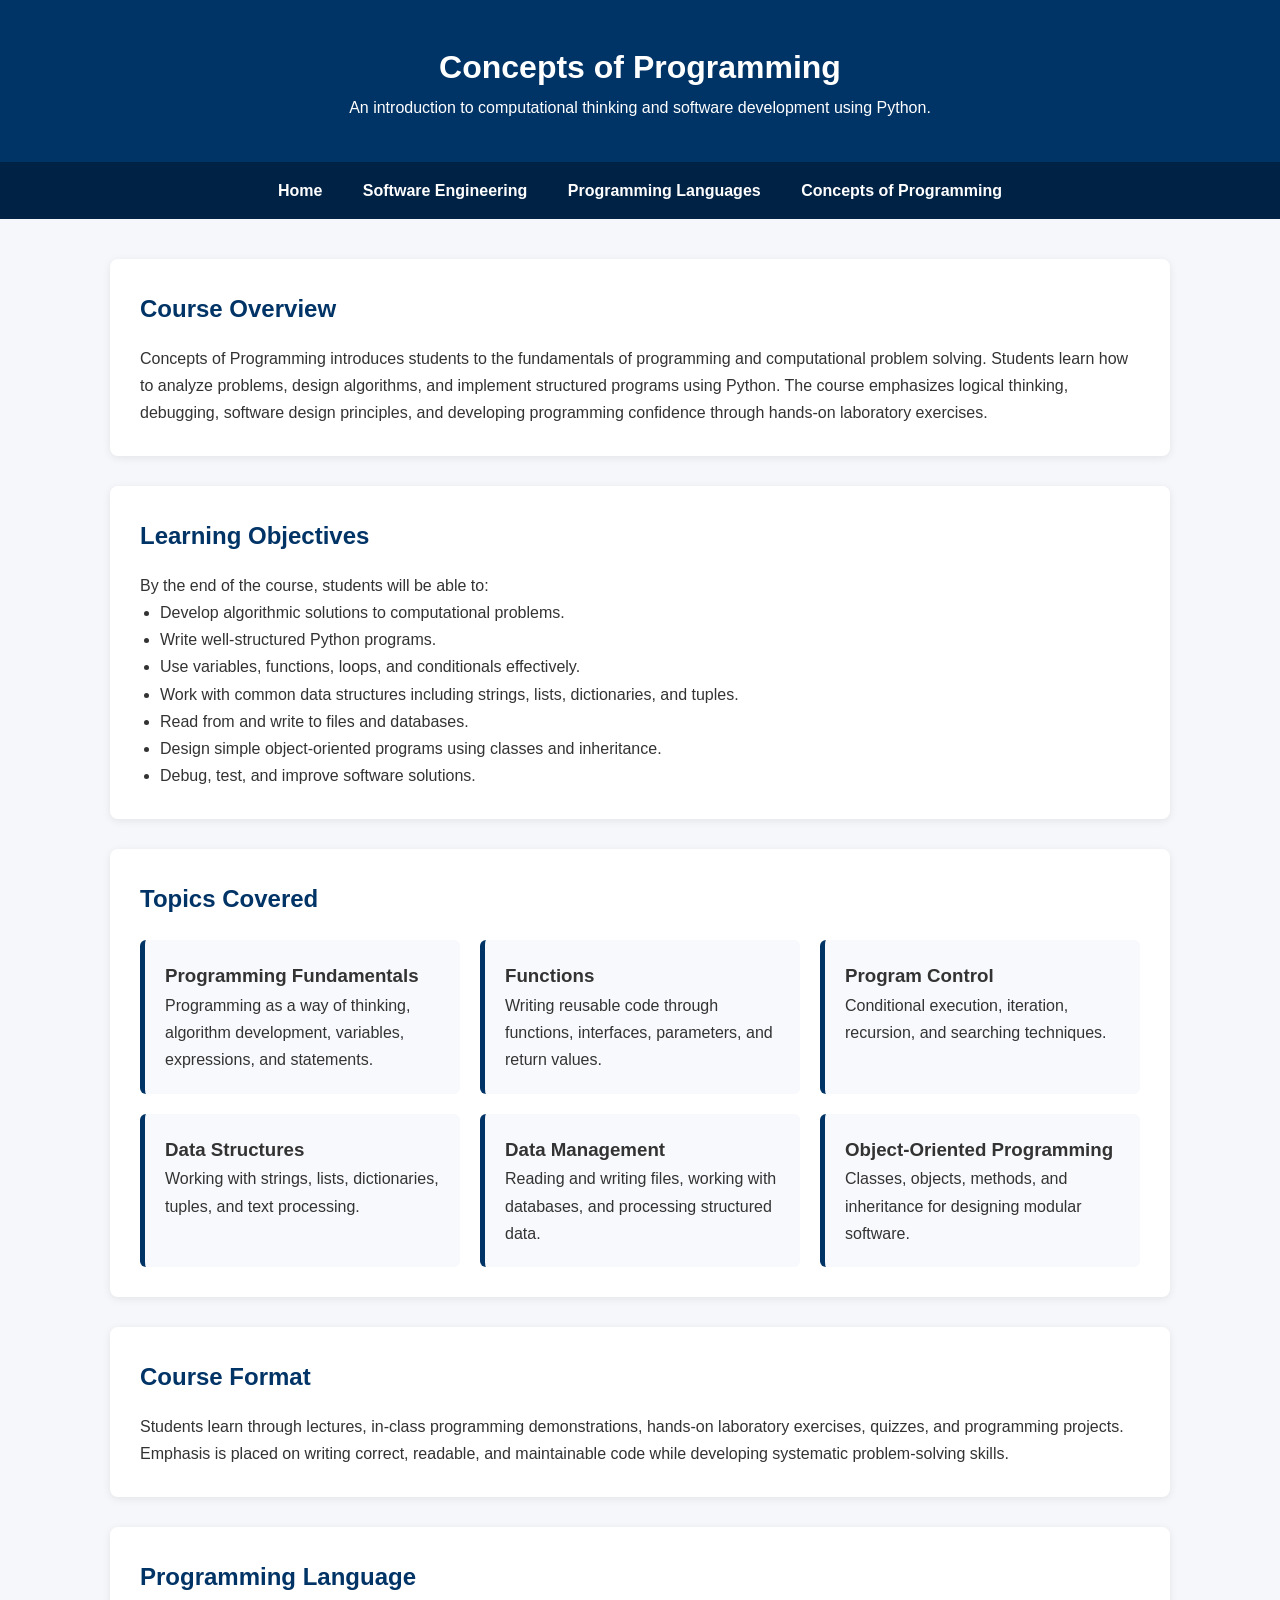
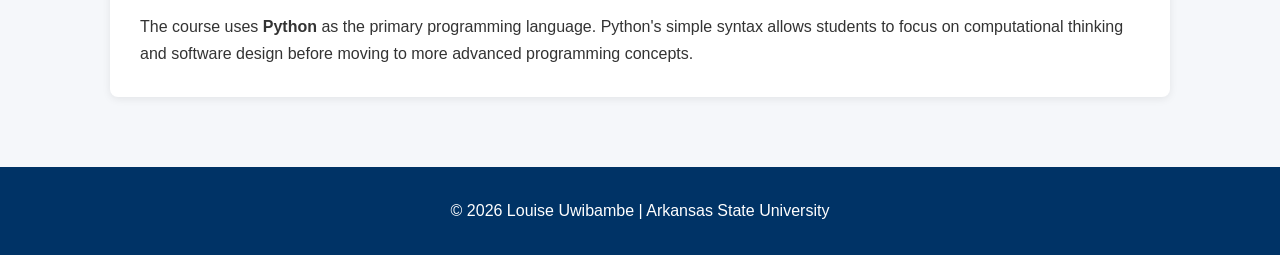
==== courses/concepts-of-programming.html @ 85bab872 "Create concepts-of-programming.html" ====
<!DOCTYPE html>
<html lang="en">
<head>
    <meta charset="UTF-8">
    <meta name="viewport" content="width=device-width, initial-scale=1.0">
    <title>Concepts of Programming | Louise Uwibambe</title>

    <style>
        * {
            margin: 0;
            padding: 0;
            box-sizing: border-box;
        }

        body {
            font-family: Arial, Helvetica, sans-serif;
            line-height: 1.7;
            color: #333;
            background: #f5f7fa;
        }

        header {
            background: #003366;
            color: white;
            padding: 40px 20px;
            text-align: center;
        }

        nav {
            background: #002244;
            padding: 15px;
            text-align: center;
        }

        nav a {
            color: white;
            text-decoration: none;
            margin: 0 18px;
            font-weight: bold;
        }

        nav a:hover {
            color: #ffd54f;
        }

        .container {
            max-width: 1100px;
            margin: auto;
            padding: 40px 20px;
        }

        section {
            background: white;
            margin-bottom: 30px;
            padding: 30px;
            border-radius: 8px;
            box-shadow: 0 2px 8px rgba(0,0,0,.08);
        }

        h2 {
            color: #003366;
            margin-bottom: 15px;
        }

        .topics {
            display: grid;
            grid-template-columns: repeat(auto-fit, minmax(280px,1fr));
            gap: 20px;
            margin-top: 20px;
        }

        .card {
            background: #f8f9fc;
            padding: 20px;
            border-left: 5px solid #003366;
            border-radius: 6px;
        }

        ul {
            margin-left: 20px;
        }

        footer {
            text-align: center;
            padding: 30px;
            background: #003366;
            color: white;
        }
    </style>
</head>

<body>

<header>
    <h1>Concepts of Programming</h1>
    <p>An introduction to computational thinking and software development using Python.</p>
</header>

<nav>
    <a href="../index.html">Home</a>
    <a href="software-engineering.html">Software Engineering</a>
    <a href="programming-languages.html">Programming Languages</a>
    <a href="concepts-of-programming.html">Concepts of Programming</a>
</nav>

<div class="container">

<section>
    <h2>Course Overview</h2>

    <p>
        Concepts of Programming introduces students to the fundamentals of
        programming and computational problem solving. Students learn how to
        analyze problems, design algorithms, and implement structured programs
        using Python. The course emphasizes logical thinking, debugging,
        software design principles, and developing programming confidence
        through hands-on laboratory exercises.
    </p>
</section>

<section>

<h2>Learning Objectives</h2>

<p>By the end of the course, students will be able to:</p>

<ul>
    <li>Develop algorithmic solutions to computational problems.</li>
    <li>Write well-structured Python programs.</li>
    <li>Use variables, functions, loops, and conditionals effectively.</li>
    <li>Work with common data structures including strings, lists, dictionaries, and tuples.</li>
    <li>Read from and write to files and databases.</li>
    <li>Design simple object-oriented programs using classes and inheritance.</li>
    <li>Debug, test, and improve software solutions.</li>
</ul>

</section>

<section>

<h2>Topics Covered</h2>

<div class="topics">

<div class="card">
<h3>Programming Fundamentals</h3>
<p>
Programming as a way of thinking, algorithm development,
variables, expressions, and statements.
</p>
</div>

<div class="card">
<h3>Functions</h3>
<p>
Writing reusable code through functions,
interfaces, parameters, and return values.
</p>
</div>

<div class="card">
<h3>Program Control</h3>
<p>
Conditional execution,
iteration, recursion,
and searching techniques.
</p>
</div>

<div class="card">
<h3>Data Structures</h3>
<p>
Working with strings,
lists,
dictionaries,
tuples,
and text processing.
</p>
</div>

<div class="card">
<h3>Data Management</h3>
<p>
Reading and writing files,
working with databases,
and processing structured data.
</p>
</div>

<div class="card">
<h3>Object-Oriented Programming</h3>
<p>
Classes,
objects,
methods,
and inheritance for designing modular software.
</p>
</div>

</div>

</section>

<section>

<h2>Course Format</h2>

<p>
Students learn through lectures, in-class programming demonstrations,
hands-on laboratory exercises, quizzes, and programming projects.
Emphasis is placed on writing correct, readable, and maintainable code while
developing systematic problem-solving skills.
</p>

</section>

<section>

<h2>Programming Language</h2>

<p>
The course uses <strong>Python</strong> as the primary programming language.
Python's simple syntax allows students to focus on computational thinking
and software design before moving to more advanced programming concepts.
</p>

</section>

</div>

<footer>

<p>
© 2026 Louise Uwibambe | Arkansas State University
</p>

</footer>

</body>
</html>
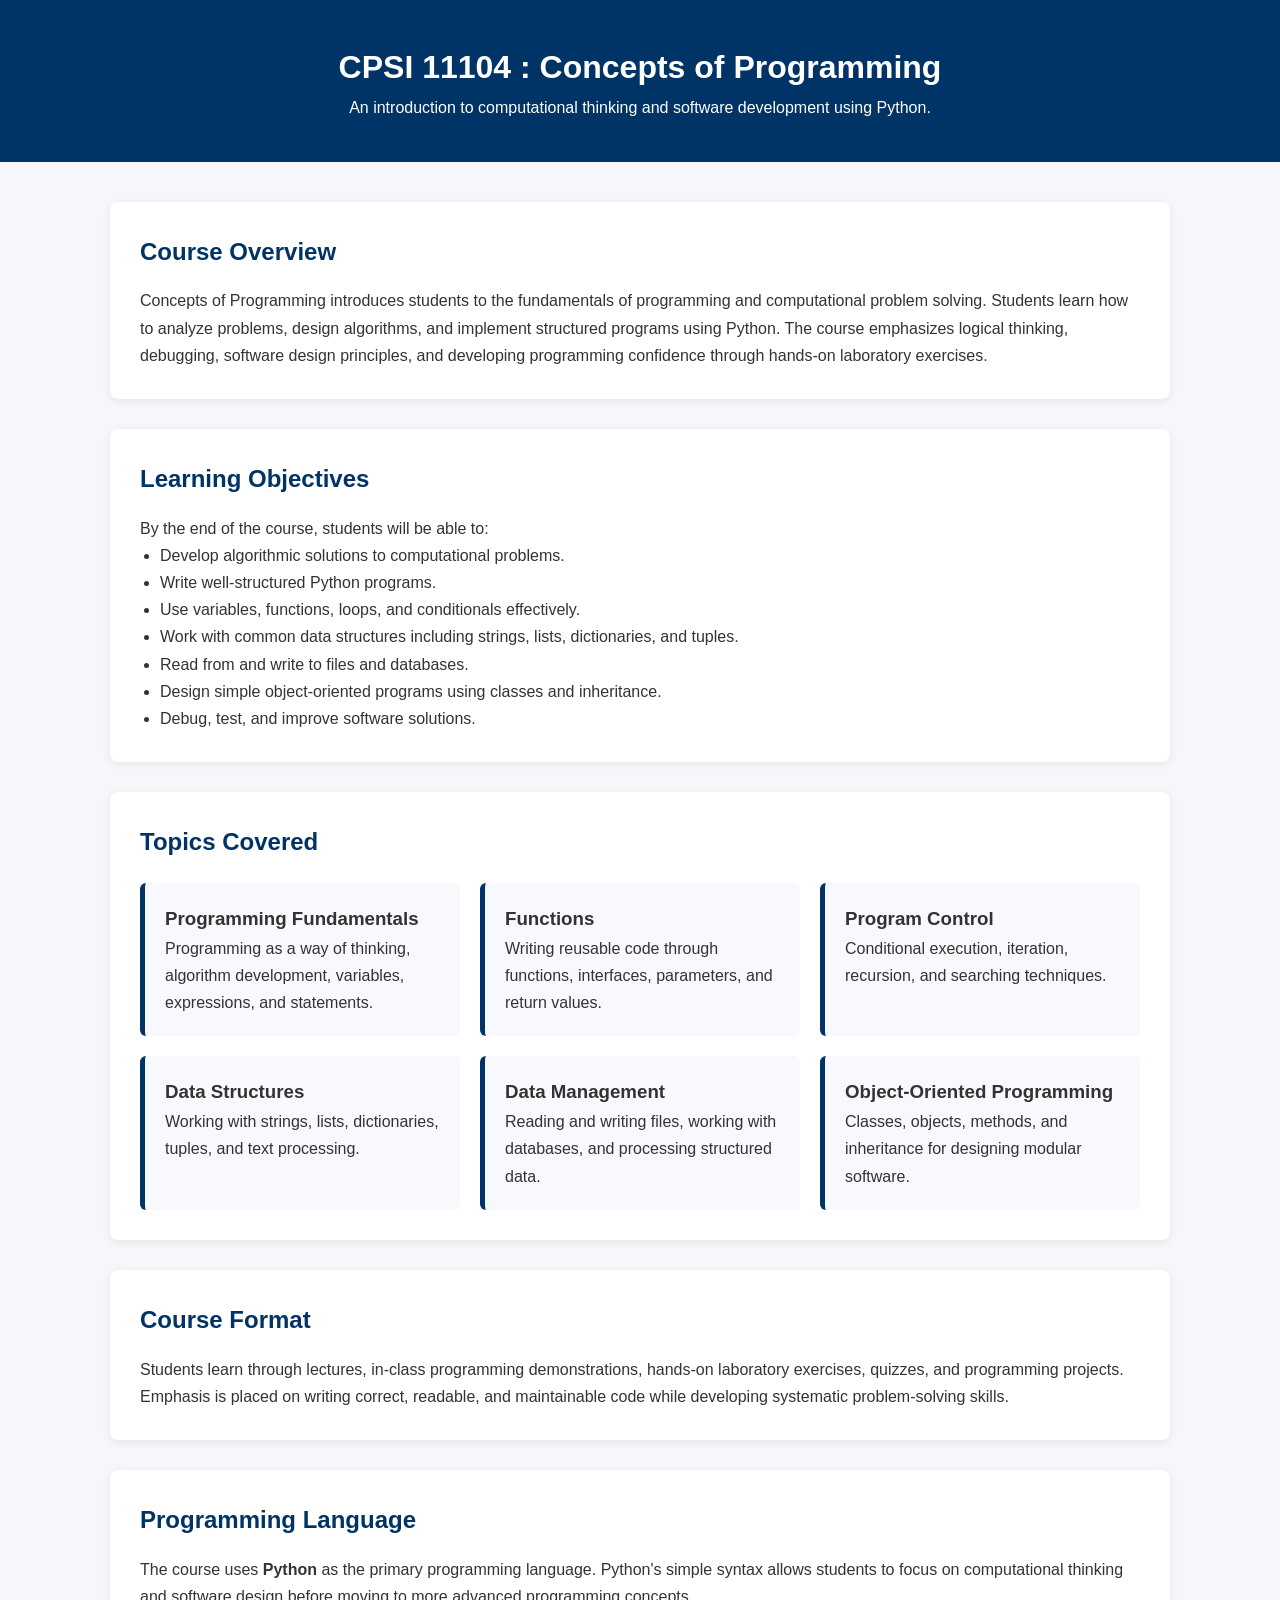
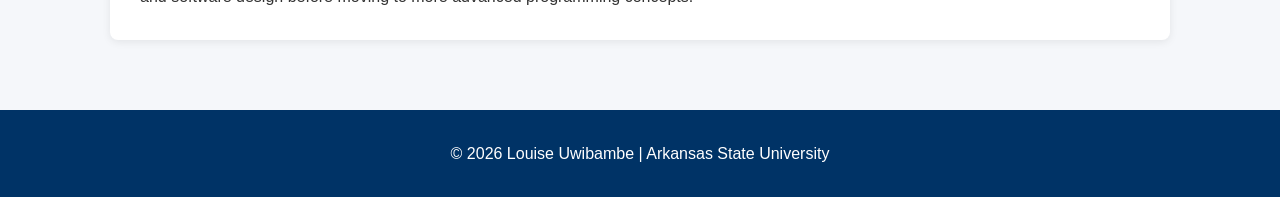
==== commit e0615058: "Update concepts-of-programming.html" ====
--- a/courses/concepts-of-programming.html
+++ b/courses/concepts-of-programming.html
@@ -92,16 +92,10 @@
 <body>
 
 <header>
-    <h1>Concepts of Programming</h1>
+    <h1>CPSI 11104 : Concepts of Programming</h1>
     <p>An introduction to computational thinking and software development using Python.</p>
 </header>
 
-<nav>
-    <a href="../index.html">Home</a>
-    <a href="software-engineering.html">Software Engineering</a>
-    <a href="programming-languages.html">Programming Languages</a>
-    <a href="concepts-of-programming.html">Concepts of Programming</a>
-</nav>
 
 <div class="container">
 
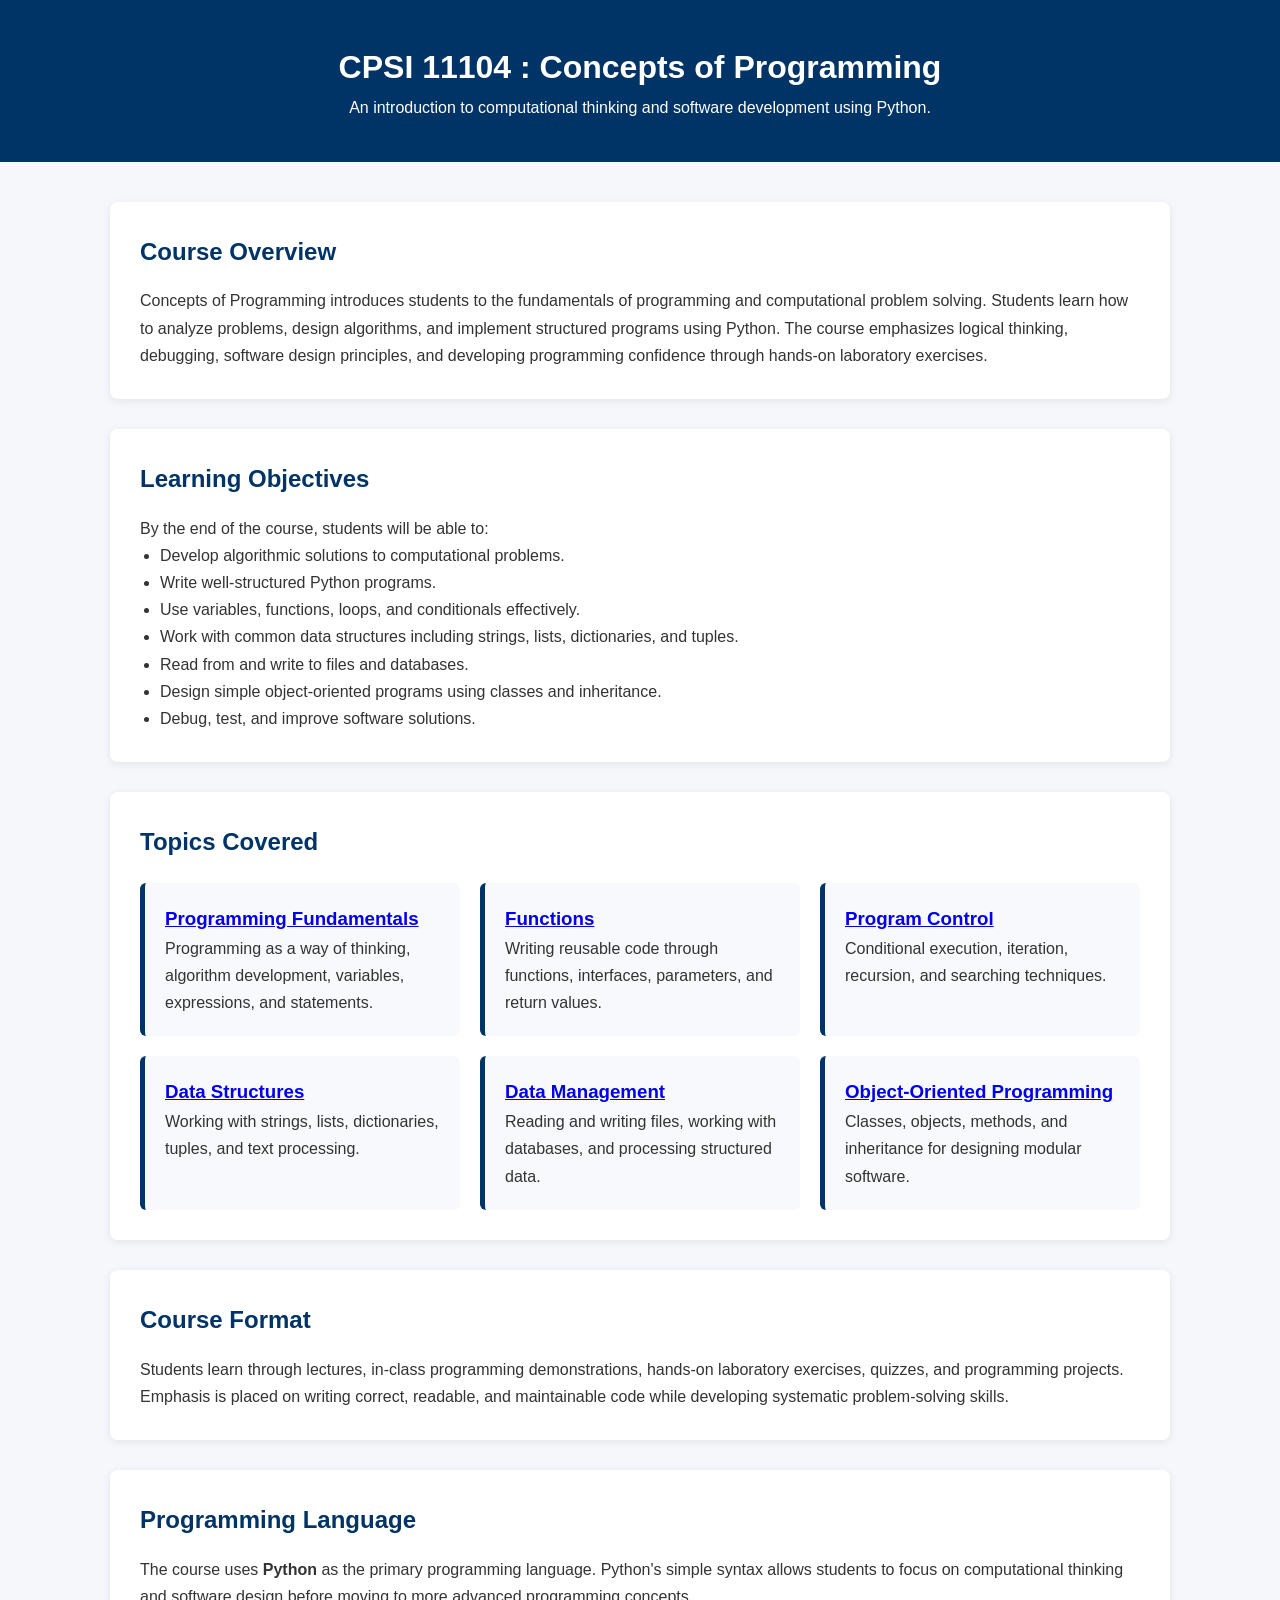
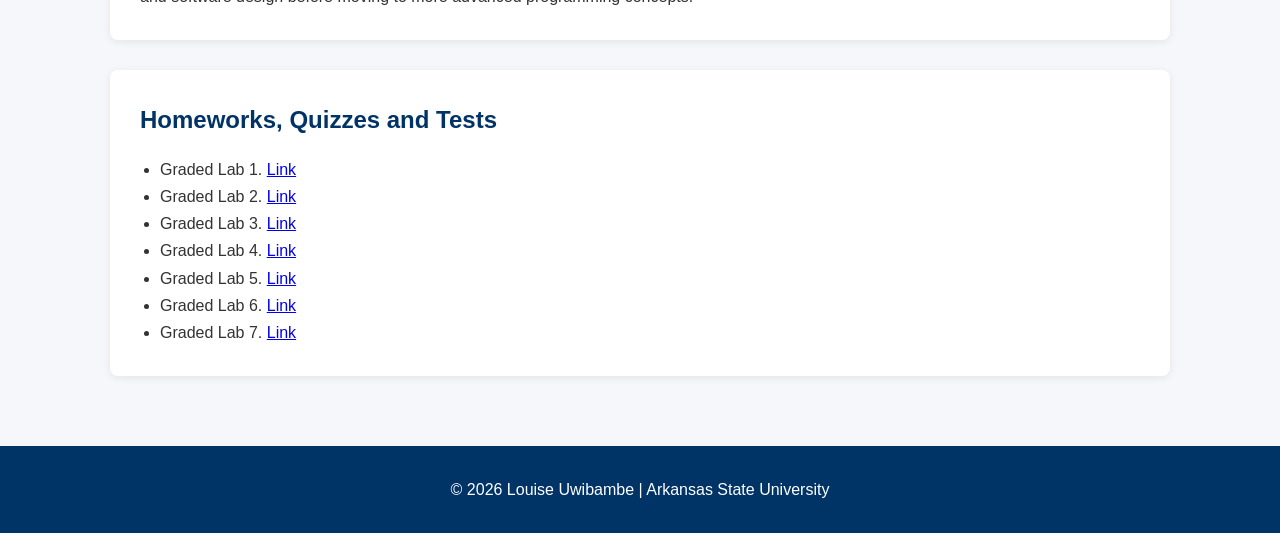
==== commit 4ddc354f: "Update concepts-of-programming.html" ====
--- a/courses/concepts-of-programming.html
+++ b/courses/concepts-of-programming.html
@@ -137,7 +137,7 @@
 <div class="topics">
 
 <div class="card">
-<h3>Programming Fundamentals</h3>
+<h3><a href="#">Programming Fundamentals</a></h3>
 <p>
 Programming as a way of thinking, algorithm development,
 variables, expressions, and statements.
@@ -145,7 +145,7 @@
 </div>
 
 <div class="card">
-<h3>Functions</h3>
+<h3><a href="#">Functions</a></h3>
 <p>
 Writing reusable code through functions,
 interfaces, parameters, and return values.
@@ -153,7 +153,7 @@
 </div>
 
 <div class="card">
-<h3>Program Control</h3>
+<h3><a href="#">Program Control</a></h3>
 <p>
 Conditional execution,
 iteration, recursion,
@@ -162,7 +162,7 @@
 </div>
 
 <div class="card">
-<h3>Data Structures</h3>
+<h3><a href="#">Data Structures</a></h3>
 <p>
 Working with strings,
 lists,
@@ -173,7 +173,7 @@
 </div>
 
 <div class="card">
-<h3>Data Management</h3>
+<h3><a href="#">Data Management</a></h3>
 <p>
 Reading and writing files,
 working with databases,
@@ -182,7 +182,7 @@
 </div>
 
 <div class="card">
-<h3>Object-Oriented Programming</h3>
+<h3><a href="#">Object-Oriented Programming</a></h3>
 <p>
 Classes,
 objects,
@@ -220,6 +220,24 @@
 
 </section>
 
+<section>
+
+<h2>Homeworks, Quizzes and Tests</h2>
+
+<p></p>
+
+<ul>
+    <li>Graded Lab 1. <a href="#">Link</a></li>
+    <li>Graded Lab 2. <a href="#">Link</a></li>
+    <li>Graded Lab 3. <a href="#">Link</a></li>
+    <li>Graded Lab 4. <a href="#">Link</a></li>
+    <li>Graded Lab 5. <a href="#">Link</a></li>
+    <li>Graded Lab 6. <a href="#">Link</a></li>
+    <li>Graded Lab 7. <a href="#">Link</a></li>
+</ul>
+
+</section>
+
 </div>
 
 <footer>
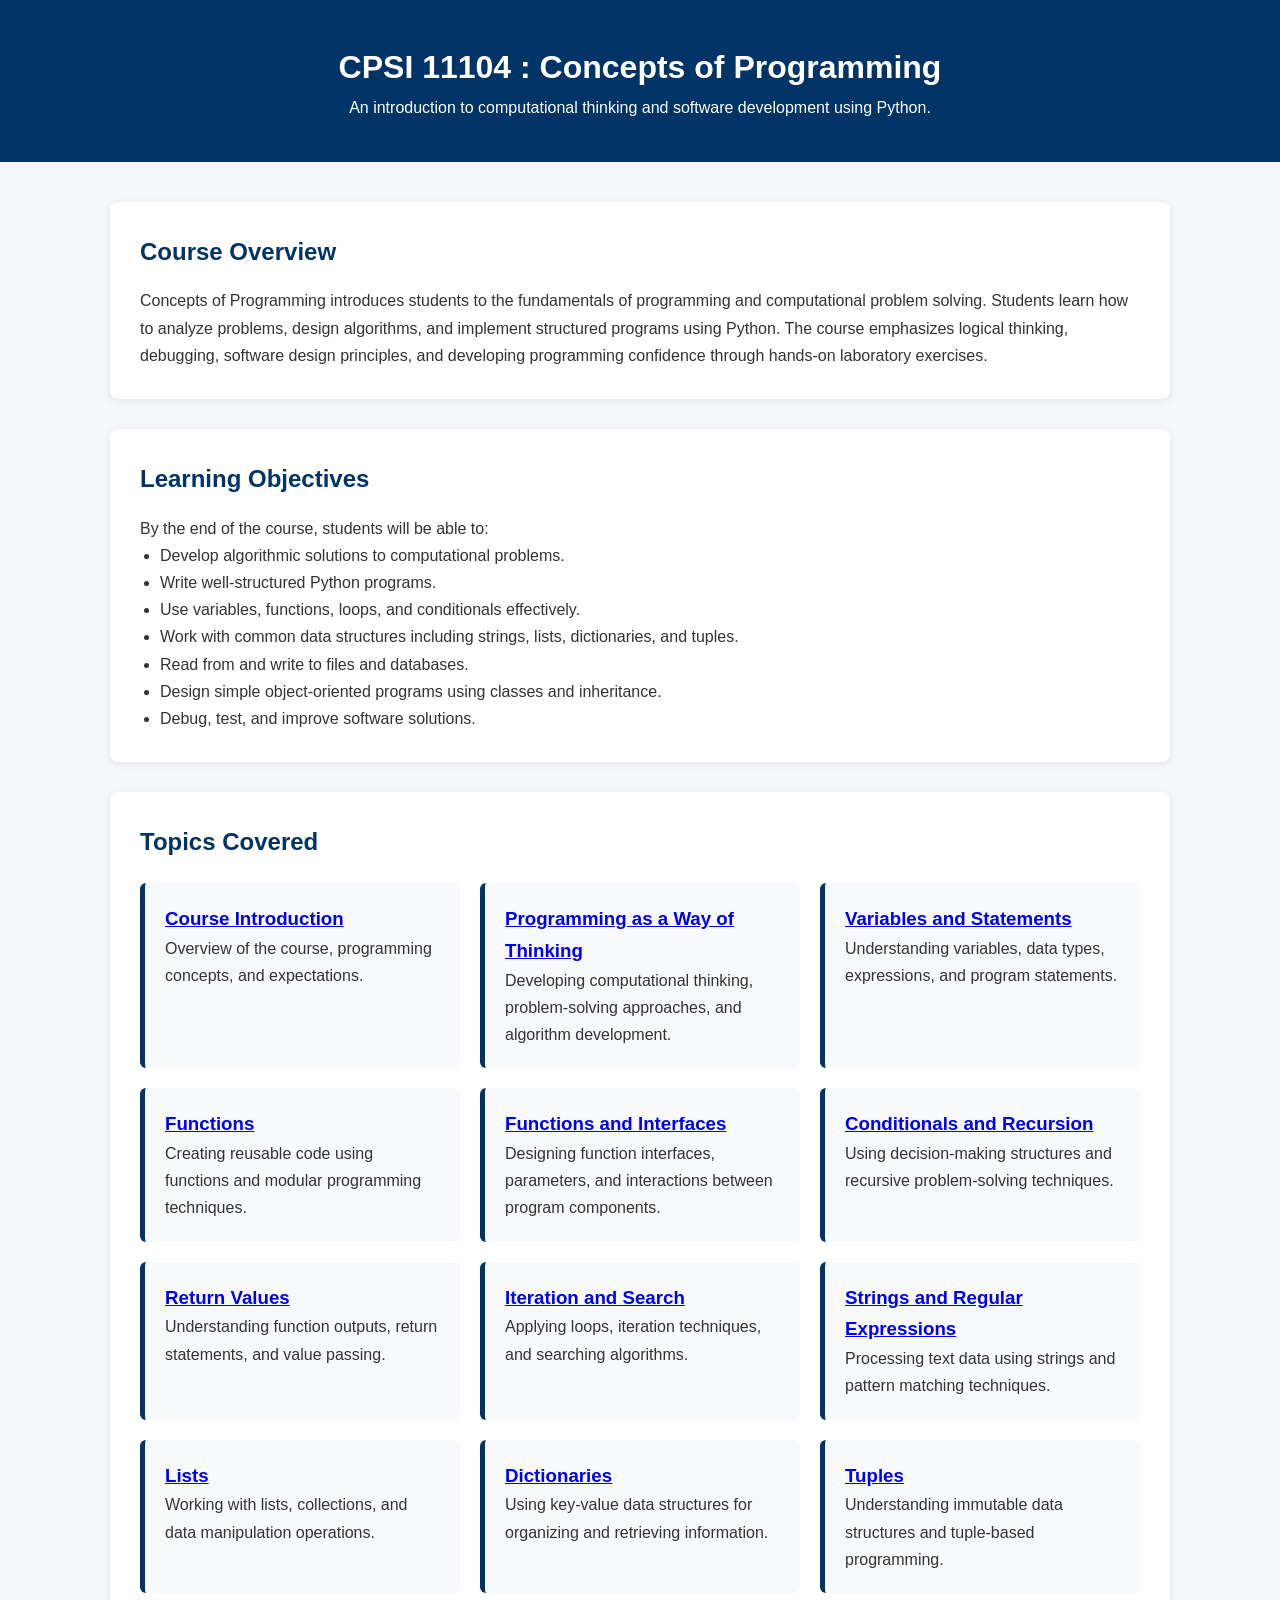
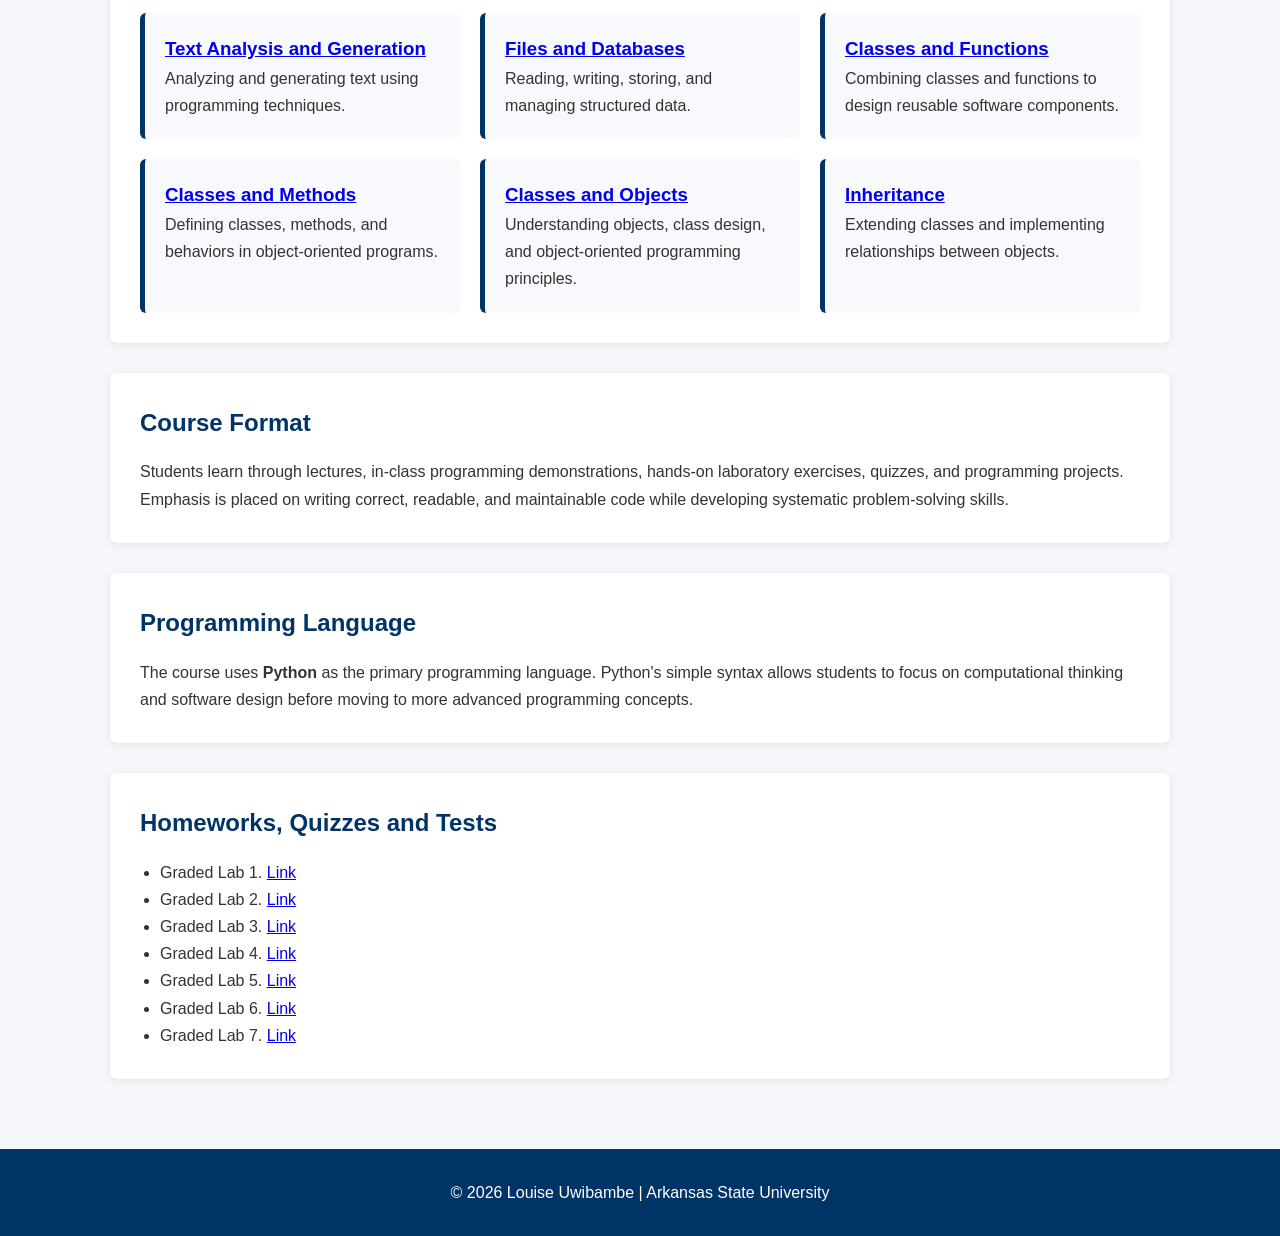
==== commit 3d978d14: "Update concepts-of-programming.html" ====
--- a/courses/concepts-of-programming.html
+++ b/courses/concepts-of-programming.html
@@ -130,6 +130,7 @@
 
 </section>
 
+
 <section>
 
 <h2>Topics Covered</h2>
@@ -137,63 +138,99 @@
 <div class="topics">
 
 <div class="card">
-<h3><a href="#">Programming Fundamentals</a></h3>
-<p>
-Programming as a way of thinking, algorithm development,
-variables, expressions, and statements.
-</p>
+<h3><a href="#">Course Introduction</a></h3>
+<p>Overview of the course, programming concepts, and expectations.</p>
+</div>
+
+<div class="card">
+<h3><a href="#">Programming as a Way of Thinking</a></h3>
+<p>Developing computational thinking, problem-solving approaches, and algorithm development.</p>
+</div>
+
+<div class="card">
+<h3><a href="#">Variables and Statements</a></h3>
+<p>Understanding variables, data types, expressions, and program statements.</p>
 </div>
 
 <div class="card">
 <h3><a href="#">Functions</a></h3>
-<p>
-Writing reusable code through functions,
-interfaces, parameters, and return values.
-</p>
-</div>
-
-<div class="card">
-<h3><a href="#">Program Control</a></h3>
-<p>
-Conditional execution,
-iteration, recursion,
-and searching techniques.
-</p>
-</div>
-
-<div class="card">
-<h3><a href="#">Data Structures</a></h3>
-<p>
-Working with strings,
-lists,
-dictionaries,
-tuples,
-and text processing.
-</p>
-</div>
-
-<div class="card">
-<h3><a href="#">Data Management</a></h3>
-<p>
-Reading and writing files,
-working with databases,
-and processing structured data.
-</p>
-</div>
-
-<div class="card">
-<h3><a href="#">Object-Oriented Programming</a></h3>
-<p>
-Classes,
-objects,
-methods,
-and inheritance for designing modular software.
-</p>
-</div>
-
-</div>
-
-</section>
+<p>Creating reusable code using functions and modular programming techniques.</p>
+</div>
+
+<div class="card">
+<h3><a href="#">Functions and Interfaces</a></h3>
+<p>Designing function interfaces, parameters, and interactions between program components.</p>
+</div>
+
+<div class="card">
+<h3><a href="#">Conditionals and Recursion</a></h3>
+<p>Using decision-making structures and recursive problem-solving techniques.</p>
+</div>
+
+<div class="card">
+<h3><a href="#">Return Values</a></h3>
+<p>Understanding function outputs, return statements, and value passing.</p>
+</div>
+
+<div class="card">
+<h3><a href="#">Iteration and Search</a></h3>
+<p>Applying loops, iteration techniques, and searching algorithms.</p>
+</div>
+
+<div class="card">
+<h3><a href="#">Strings and Regular Expressions</a></h3>
+<p>Processing text data using strings and pattern matching techniques.</p>
+</div>
+
+<div class="card">
+<h3><a href="#">Lists</a></h3>
+<p>Working with lists, collections, and data manipulation operations.</p>
+</div>
+
+<div class="card">
+<h3><a href="#">Dictionaries</a></h3>
+<p>Using key-value data structures for organizing and retrieving information.</p>
+</div>
+
+<div class="card">
+<h3><a href="#">Tuples</a></h3>
+<p>Understanding immutable data structures and tuple-based programming.</p>
+</div>
+
+<div class="card">
+<h3><a href="#">Text Analysis and Generation</a></h3>
+<p>Analyzing and generating text using programming techniques.</p>
+</div>
+
+<div class="card">
+<h3><a href="#">Files and Databases</a></h3>
+<p>Reading, writing, storing, and managing structured data.</p>
+</div>
+
+<div class="card">
+<h3><a href="#">Classes and Functions</a></h3>
+<p>Combining classes and functions to design reusable software components.</p>
+</div>
+
+<div class="card">
+<h3><a href="#">Classes and Methods</a></h3>
+<p>Defining classes, methods, and behaviors in object-oriented programs.</p>
+</div>
+
+<div class="card">
+<h3><a href="#">Classes and Objects</a></h3>
+<p>Understanding objects, class design, and object-oriented programming principles.</p>
+</div>
+
+<div class="card">
+<h3><a href="#">Inheritance</a></h3>
+<p>Extending classes and implementing relationships between objects.</p>
+</div>
+
+</div>
+
+</section>
+
 
 <section>
 
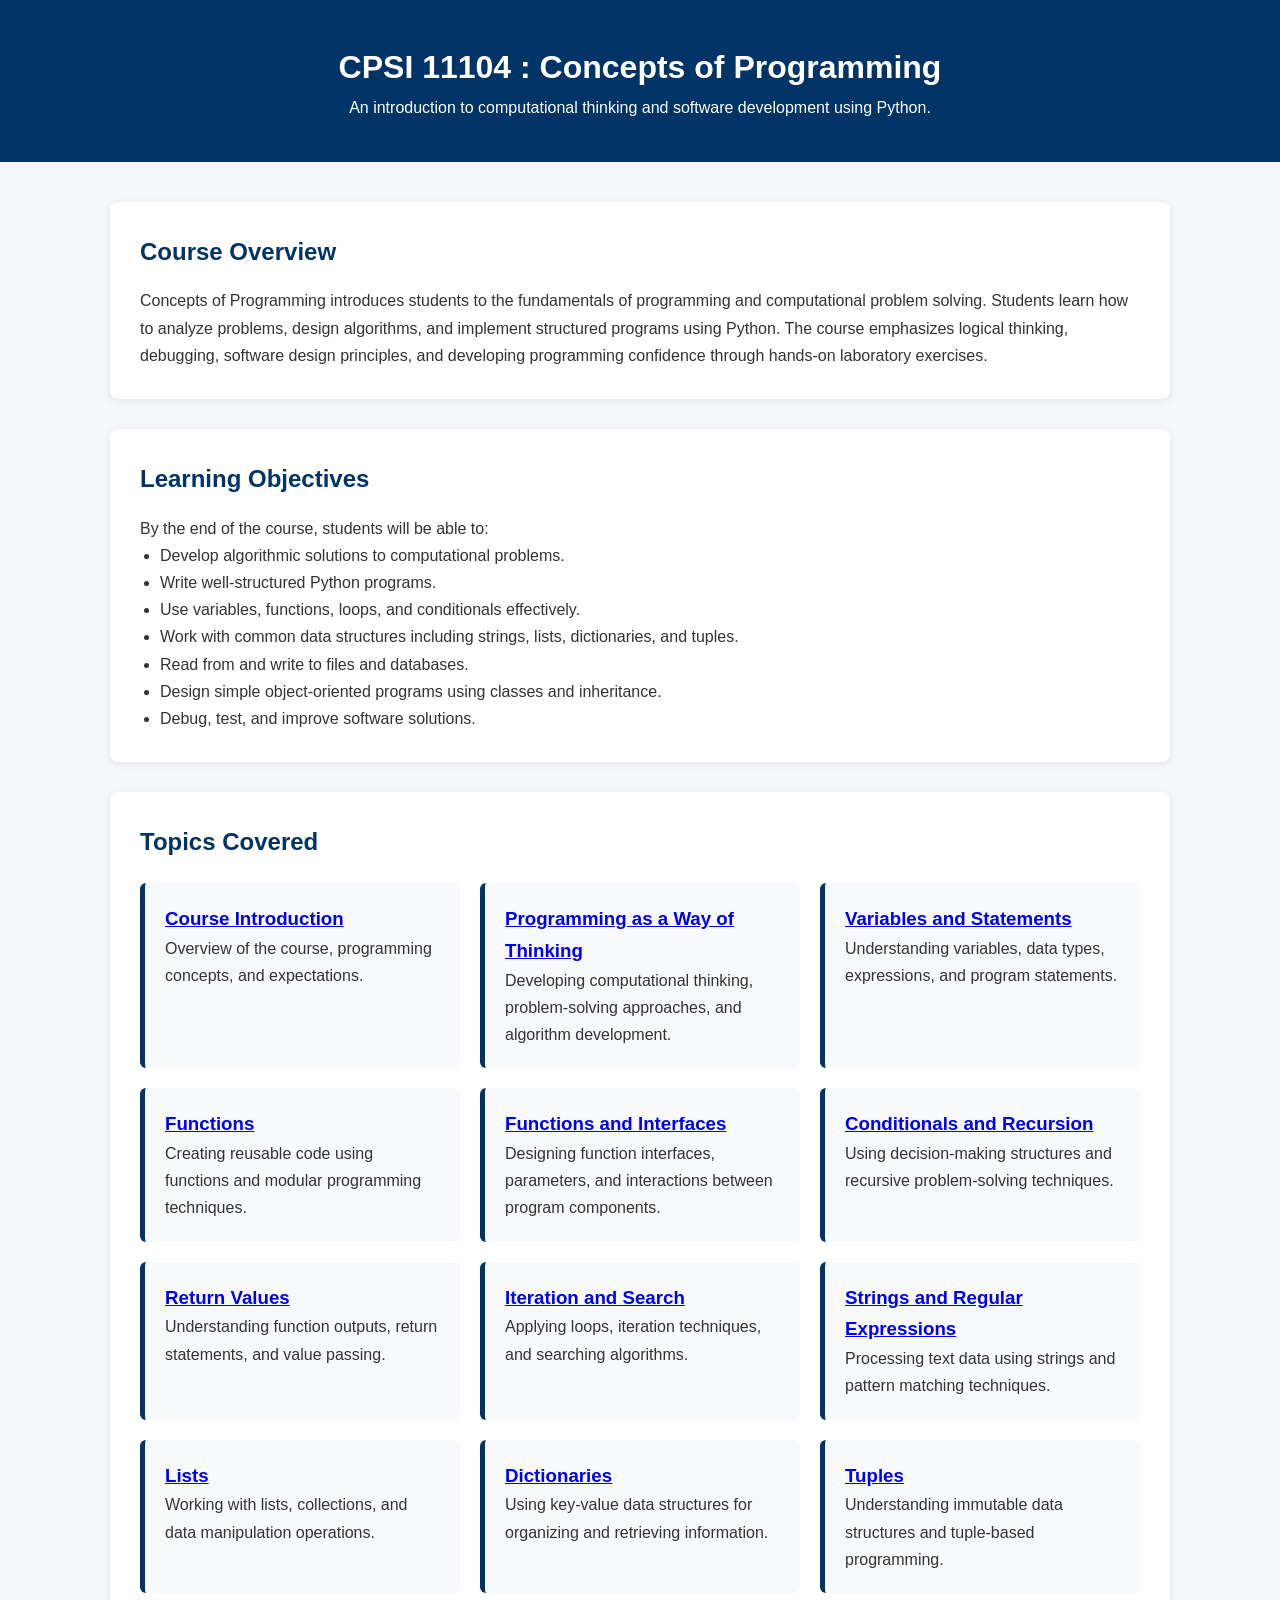
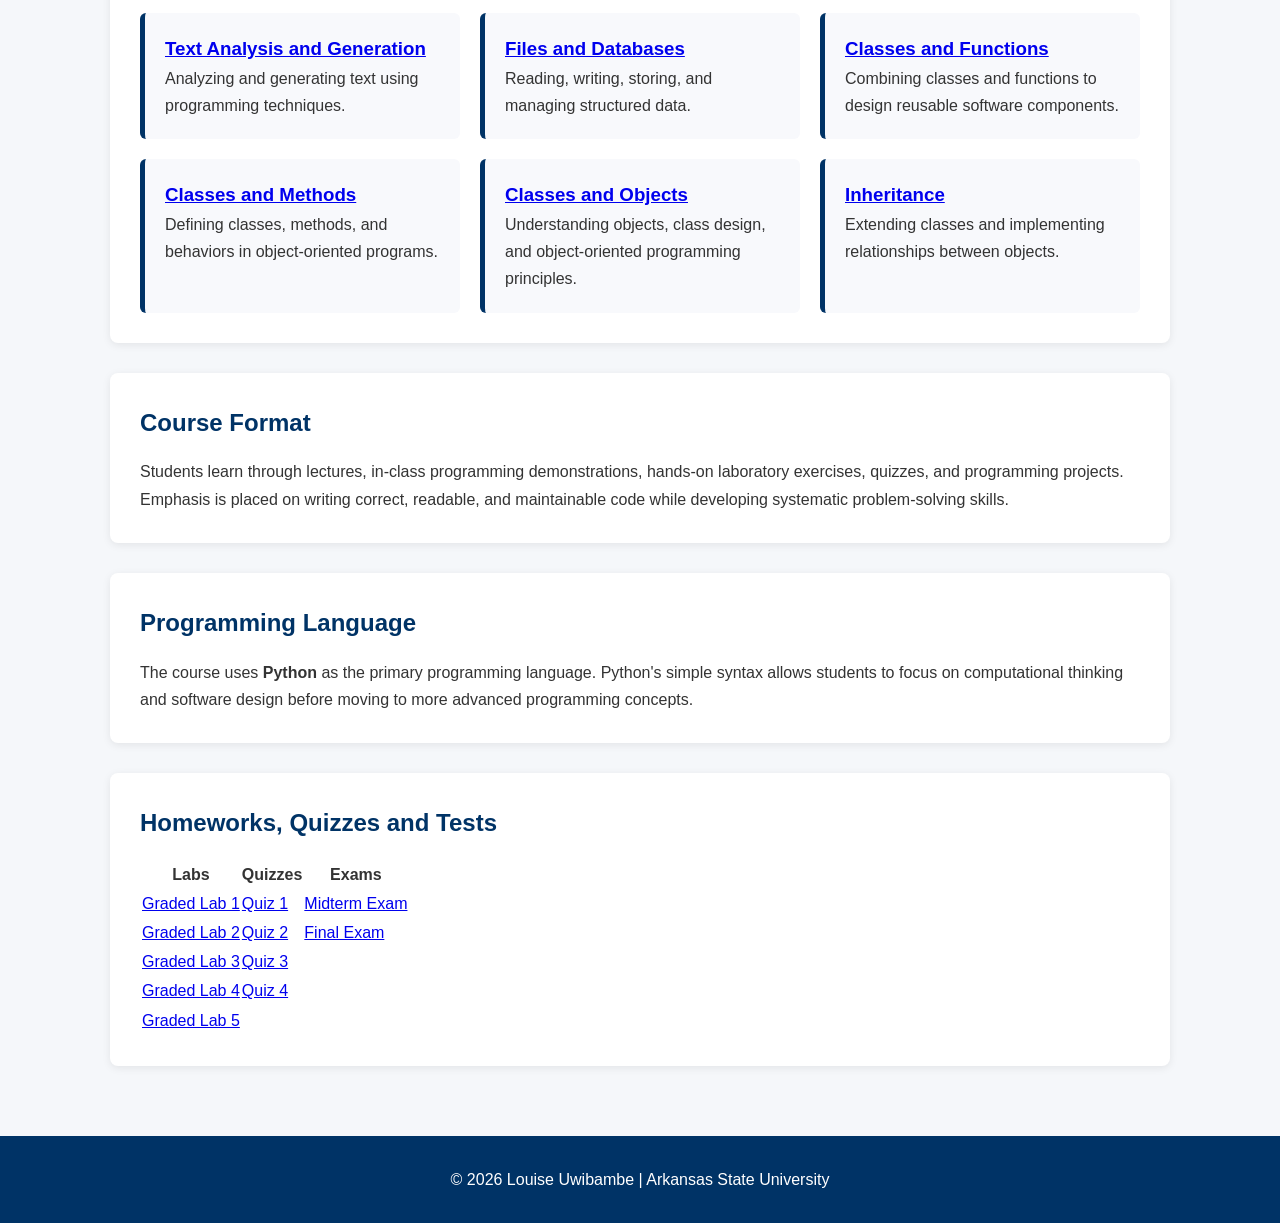
==== commit 4946587c: "Update concepts-of-programming.html" ====
--- a/courses/concepts-of-programming.html
+++ b/courses/concepts-of-programming.html
@@ -261,17 +261,48 @@
 
 <h2>Homeworks, Quizzes and Tests</h2>
 
-<p></p>
-
-<ul>
-    <li>Graded Lab 1. <a href="#">Link</a></li>
-    <li>Graded Lab 2. <a href="#">Link</a></li>
-    <li>Graded Lab 3. <a href="#">Link</a></li>
-    <li>Graded Lab 4. <a href="#">Link</a></li>
-    <li>Graded Lab 5. <a href="#">Link</a></li>
-    <li>Graded Lab 6. <a href="#">Link</a></li>
-    <li>Graded Lab 7. <a href="#">Link</a></li>
-</ul>
+<table>
+<thead>
+<tr>
+<th>Labs</th>
+<th>Quizzes</th>
+<th>Exams</th>
+</tr>
+</thead>
+
+<tbody>
+<tr>
+<td><a href="#">Graded Lab 1</a></td>
+<td><a href="#">Quiz 1</a></td>
+<td><a href="#">Midterm Exam</a></td>
+</tr>
+
+<tr>
+<td><a href="#">Graded Lab 2</a></td>
+<td><a href="#">Quiz 2</a></td>
+<td><a href="#">Final Exam</a></td>
+</tr>
+
+<tr>
+<td><a href="#">Graded Lab 3</a></td>
+<td><a href="#">Quiz 3</a></td>
+<td></td>
+</tr>
+
+<tr>
+<td><a href="#">Graded Lab 4</a></td>
+<td><a href="#">Quiz 4</a></td>
+<td></td>
+</tr>
+
+<tr>
+<td><a href="#">Graded Lab 5</a></td>
+<td></td>
+<td></td>
+</tr>
+
+</tbody>
+</table>
 
 </section>
 
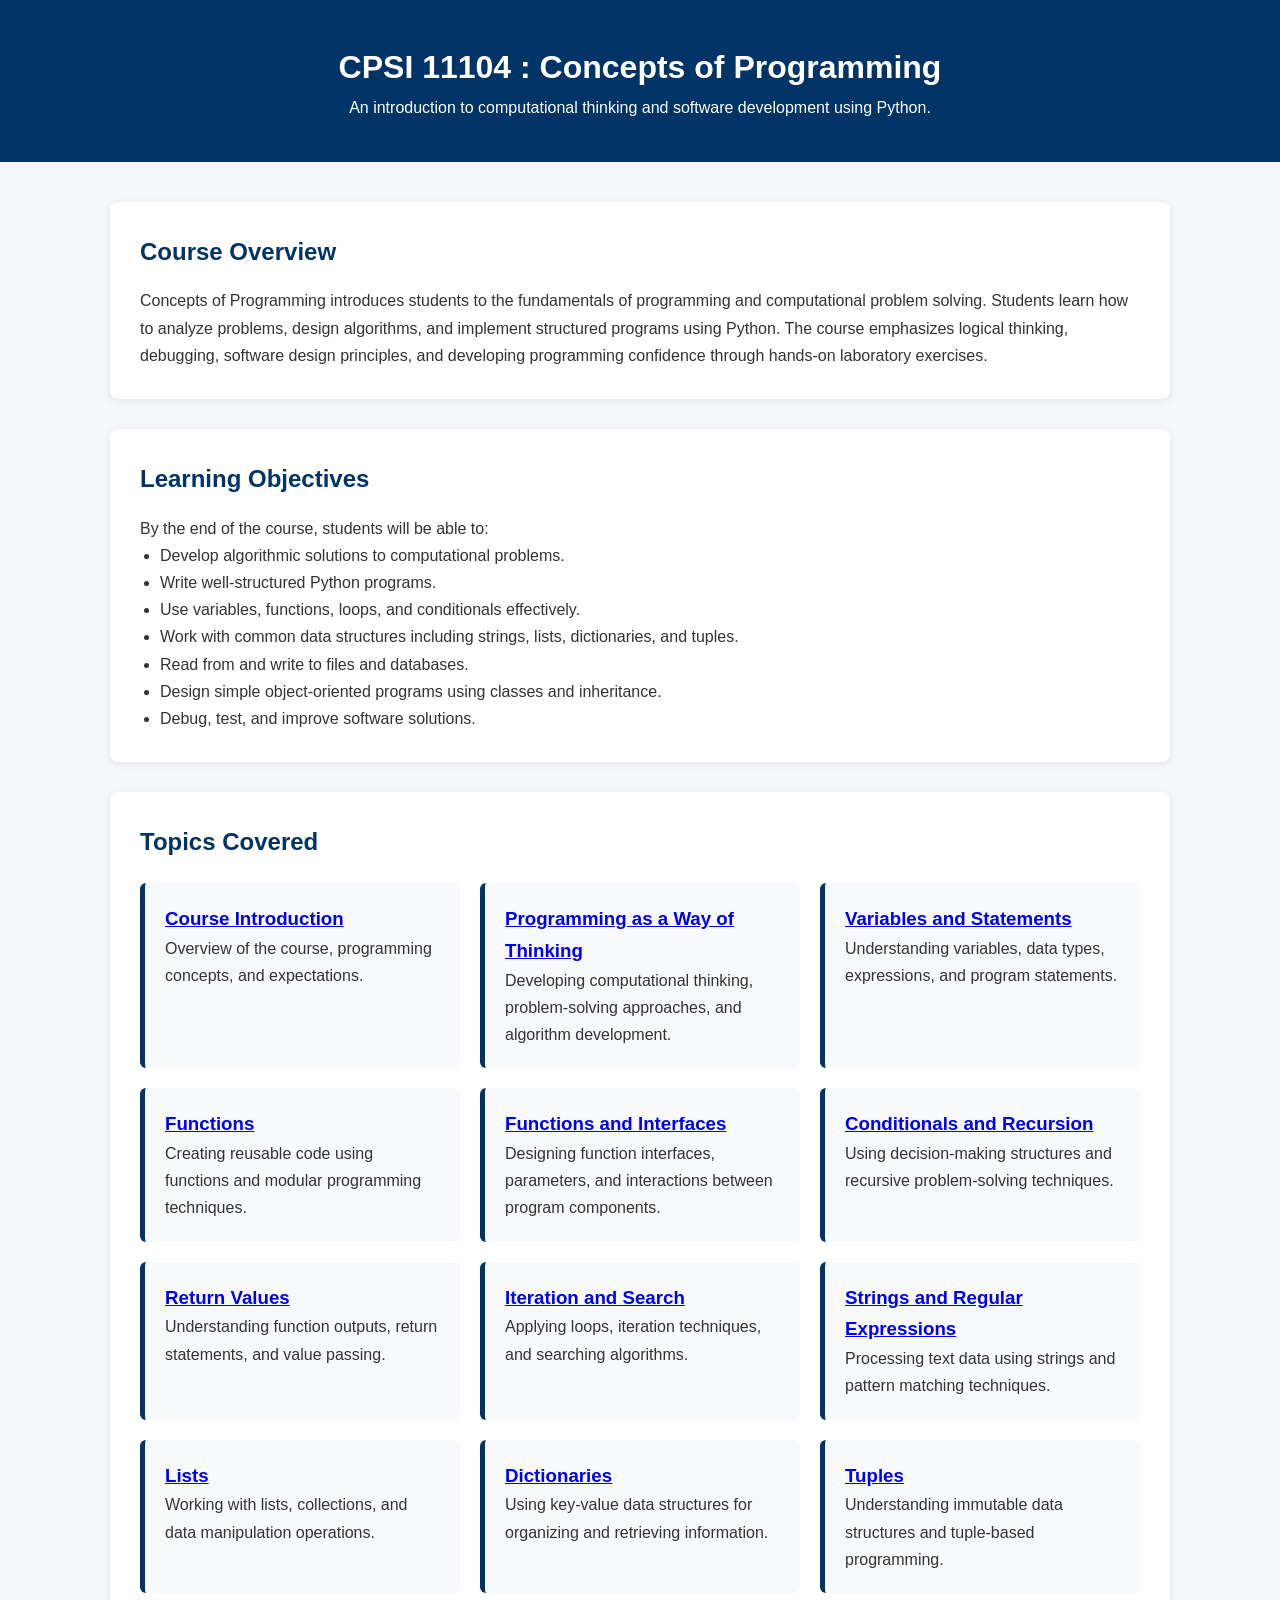
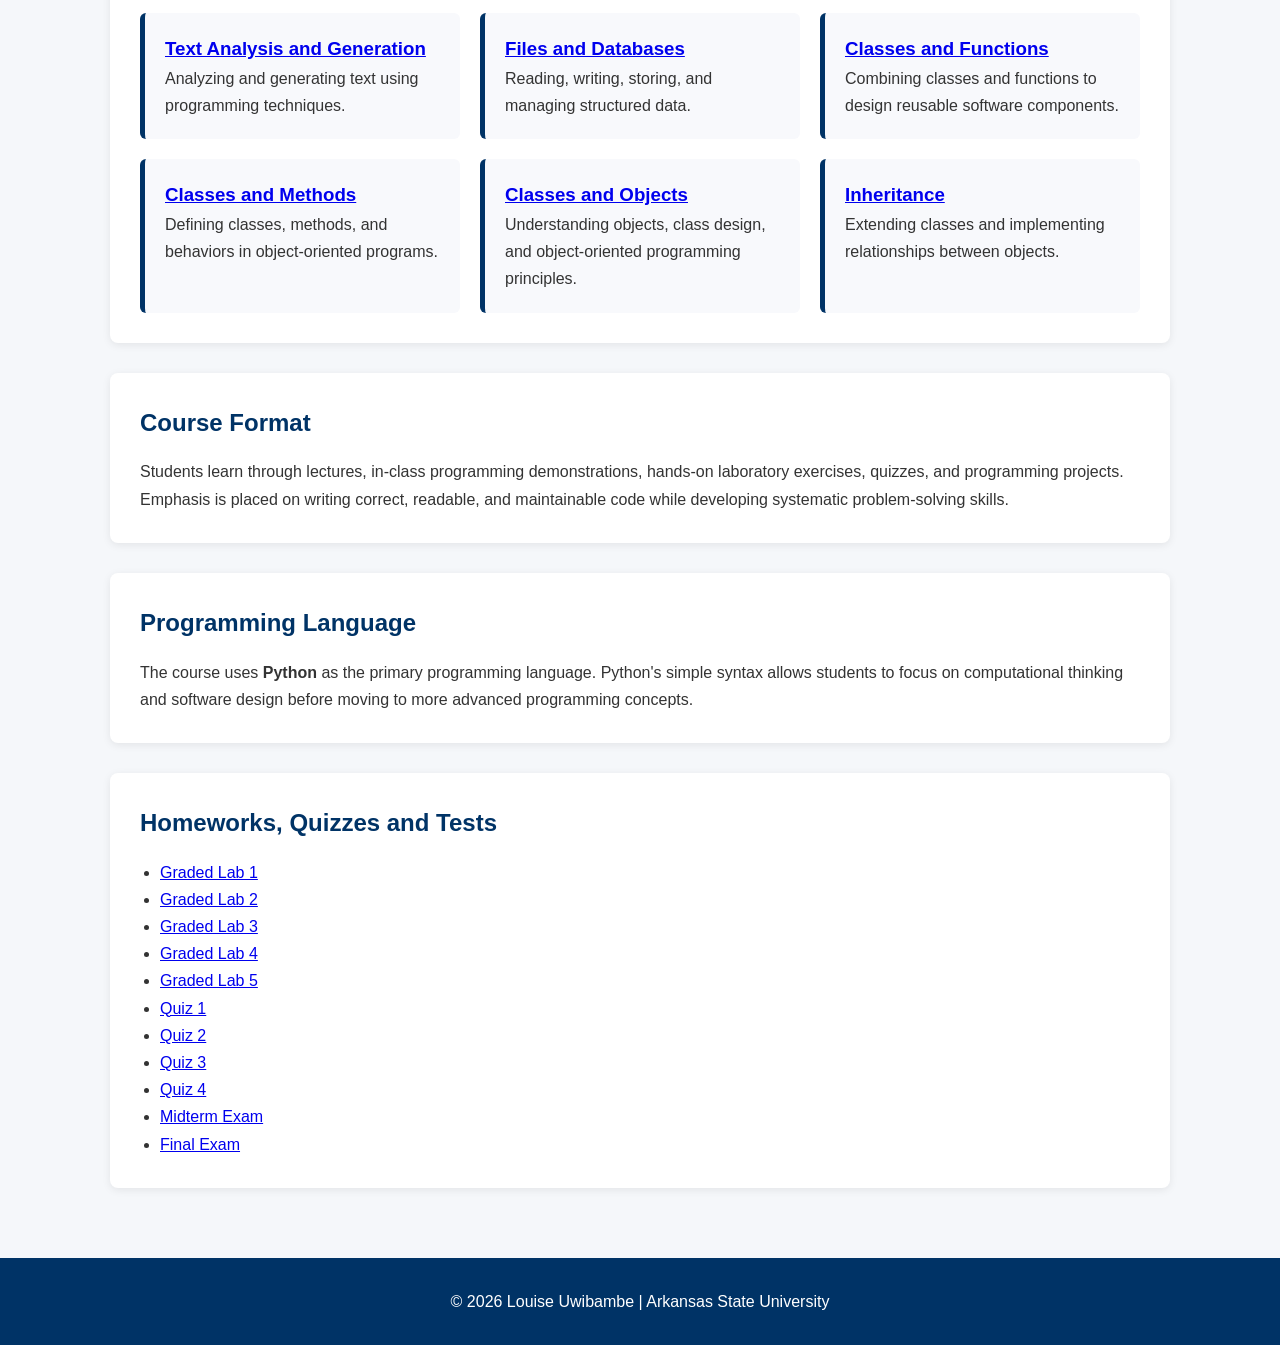
==== commit 6ccb9ad7: "Update concepts-of-programming.html" ====
--- a/courses/concepts-of-programming.html
+++ b/courses/concepts-of-programming.html
@@ -261,48 +261,22 @@
 
 <h2>Homeworks, Quizzes and Tests</h2>
 
-<table>
-<thead>
-<tr>
-<th>Labs</th>
-<th>Quizzes</th>
-<th>Exams</th>
-</tr>
-</thead>
-
-<tbody>
-<tr>
-<td><a href="#">Graded Lab 1</a></td>
-<td><a href="#">Quiz 1</a></td>
-<td><a href="#">Midterm Exam</a></td>
-</tr>
-
-<tr>
-<td><a href="#">Graded Lab 2</a></td>
-<td><a href="#">Quiz 2</a></td>
-<td><a href="#">Final Exam</a></td>
-</tr>
-
-<tr>
-<td><a href="#">Graded Lab 3</a></td>
-<td><a href="#">Quiz 3</a></td>
-<td></td>
-</tr>
-
-<tr>
-<td><a href="#">Graded Lab 4</a></td>
-<td><a href="#">Quiz 4</a></td>
-<td></td>
-</tr>
-
-<tr>
-<td><a href="#">Graded Lab 5</a></td>
-<td></td>
-<td></td>
-</tr>
-
-</tbody>
-</table>
+<ul>
+<li><a href="#">Graded Lab 1</a></li>
+<li><a href="#">Graded Lab 2</a></li>
+<li><a href="#">Graded Lab 3</a></li>
+<li><a href="#">Graded Lab 4</a></li>
+<li><a href="#">Graded Lab 5</a></li>
+
+<li><a href="#">Quiz 1</a></li>
+<li><a href="#">Quiz 2</a></li>
+<li><a href="#">Quiz 3</a></li>
+<li><a href="#">Quiz 4</a></li>
+
+<li><a href="#">Midterm Exam</a></li>
+<li><a href="#">Final Exam</a></li>
+</ul>
+
 
 </section>
 
